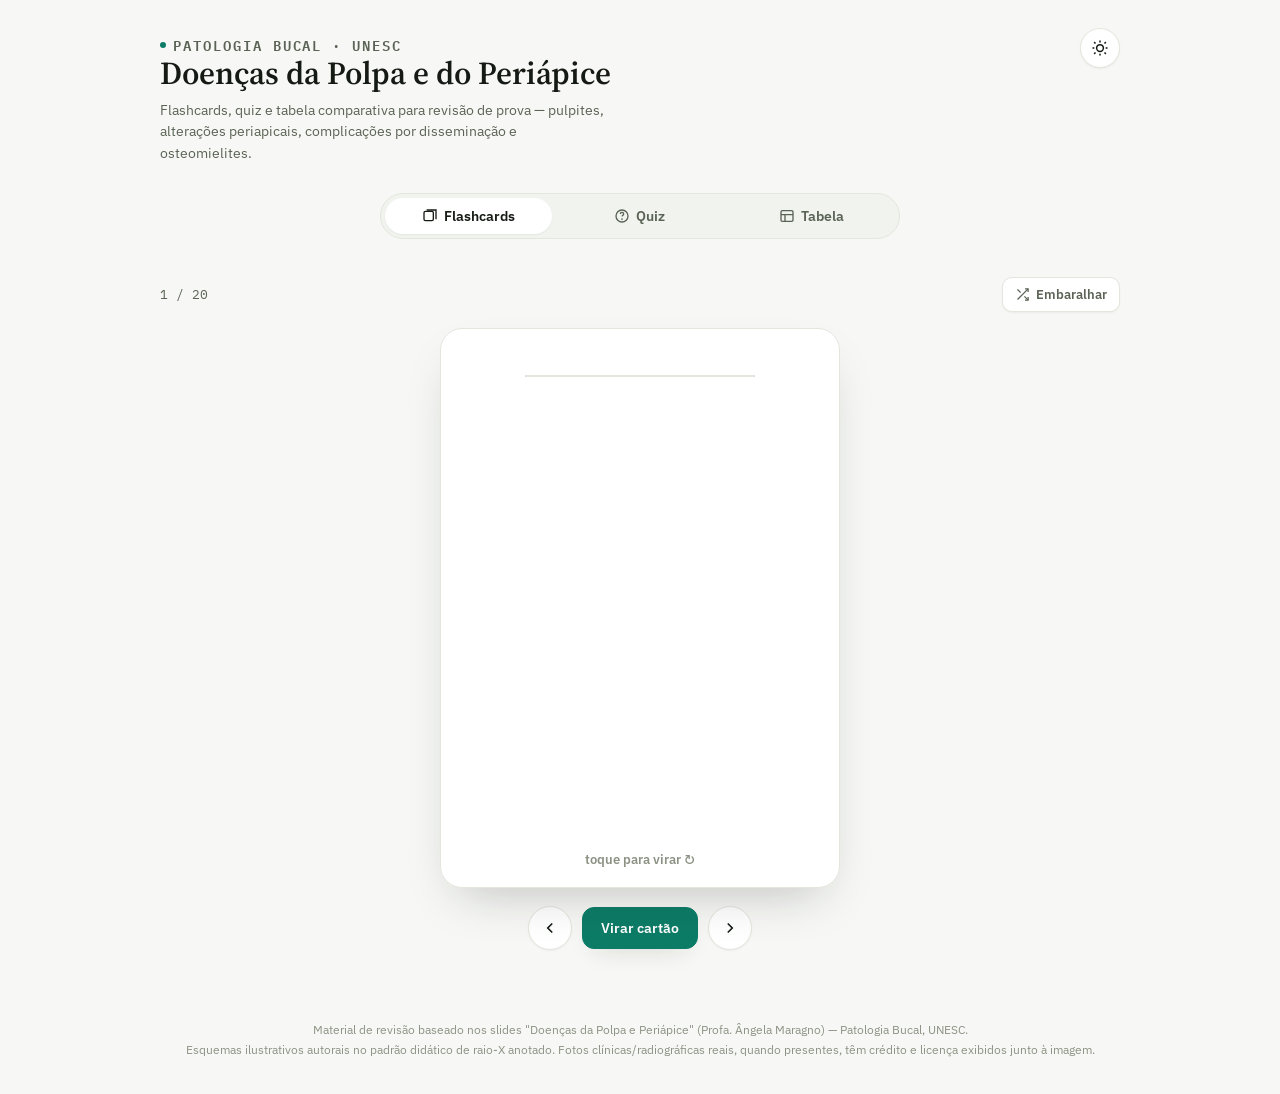
==== scripts/site_src/index.html @ 75fd12e5 "Aula" ====
<!doctype html>
<html lang="pt-BR">
<head>
<meta charset="utf-8">
<meta name="viewport" content="width=device-width, initial-scale=1">
<title>Patologia da Polpa — Guia de Revisão</title>
<meta name="description" content="Flashcards, quiz e tabela comparativa para revisão de Doenças da Polpa e Periápice — Patologia Bucal, UNESC.">
<meta name="theme-color" content="#0d7c67">
<link rel="preconnect" href="https://fonts.googleapis.com">
<link rel="preconnect" href="https://fonts.gstatic.com" crossorigin>
<link href="https://fonts.googleapis.com/css2?family=Source+Serif+4:opsz,wght@8..60,500;8..60,600;8..60,700&family=IBM+Plex+Sans:ital,wght@0,400;0,500;0,600;0,700;1,400&family=IBM+Plex+Mono:wght@500;600&display=swap" rel="stylesheet">
<link rel="stylesheet" href="./styles.css">
<link rel="icon" href="data:image/svg+xml,%3Csvg xmlns='http://www.w3.org/2000/svg' viewBox='0 0 100 100'%3E%3Ctext y='.9em' font-size='90'%3E%F0%9F%A6%B7%3C/text%3E%3C/svg%3E">
</head>
<body>
<div class="wrap">
  <header class="topbar">
    <div class="topbar-text">
      <p class="eyebrow"><span class="dot"></span>Patologia Bucal &middot; UNESC</p>
      <h1>Doenças da Polpa e do Periápice</h1>
      <p>Flashcards, quiz e tabela comparativa para revisão de prova — pulpites, alterações periapicais, complicações por disseminação e osteomielites.</p>
    </div>
    <button type="button" class="theme-toggle" id="themeToggle" aria-label="Alternar tema claro/escuro">
      <svg class="sun" viewBox="0 0 24 24" fill="none" stroke="currentColor" stroke-width="2"><circle cx="12" cy="12" r="4.5"/><path d="M12 2v2.5M12 19.5V22M4.2 4.2l1.8 1.8M18 18l1.8 1.8M2 12h2.5M19.5 12H22M4.2 19.8 6 18M18 6l1.8-1.8"/></svg>
      <svg class="moon" viewBox="0 0 24 24" fill="none" stroke="currentColor" stroke-width="2"><path d="M20 14.5A8.5 8.5 0 1 1 9.5 4a7 7 0 0 0 10.5 10.5Z"/></svg>
    </button>
  </header>

  <nav class="modebar" role="tablist" aria-label="Modo de estudo">
    <button type="button" data-mode="flashcards" class="active" role="tab" aria-selected="true">
      <svg viewBox="0 0 24 24" fill="none" stroke="currentColor" stroke-width="2"><rect x="3" y="5" width="14" height="14" rx="2"/><path d="M7 3h14v14"/></svg>
      Flashcards
    </button>
    <button type="button" data-mode="quiz" role="tab" aria-selected="false">
      <svg viewBox="0 0 24 24" fill="none" stroke="currentColor" stroke-width="2"><circle cx="12" cy="12" r="9"/><path d="M9.5 9a2.5 2.5 0 0 1 5 0c0 1.8-2.2 2-2.4 3.6"/><circle cx="12" cy="16.6" r=".4" fill="currentColor"/></svg>
      Quiz
    </button>
    <button type="button" data-mode="table" role="tab" aria-selected="false">
      <svg viewBox="0 0 24 24" fill="none" stroke="currentColor" stroke-width="2"><rect x="3" y="4" width="18" height="16" rx="2"/><path d="M3 10h18M9 10v10"/></svg>
      Tabela
    </button>
  </nav>

  <div class="filterbar" id="filterbar"></div>

  <main>
    <!-- FLASHCARDS -->
    <section class="view active" id="view-flashcards">
      <div class="deck-meta">
        <span class="deck-count" id="deckCount">1 / 20</span>
        <button type="button" class="iconbtn" id="shuffleBtn">
          <svg viewBox="0 0 24 24" fill="none" stroke="currentColor" stroke-width="2"><path d="M16 3h5v5"/><path d="M4 20 21 3"/><path d="M21 16v5h-5"/><path d="M15 15l6 6"/><path d="M4 4l5 5"/></svg>
          Embaralhar
        </button>
      </div>
      <div class="card-stage">
        <button type="button" class="flashcard" id="flashcard" data-flipped="false" aria-label="Cartão de estudo. Toque para ver a resposta.">
          <div class="flashcard-inner">
            <div class="face front">
              <span class="cat-tag" id="frontCat"></span>
              <div class="dg-frame" id="frontImg"></div>
              <p class="resumo" id="frontResumo"></p>
              <span class="hint">toque para virar ↻</span>
            </div>
            <div class="face back">
              <div class="back-head"><h3 id="backName"></h3></div>
              <div class="back-body" id="backBody"></div>
            </div>
          </div>
        </button>
      </div>
      <div class="deck-nav">
        <button type="button" class="btn round" id="prevBtn" aria-label="Cartão anterior">
          <svg viewBox="0 0 24 24" fill="none" stroke="currentColor" stroke-width="2.2"><path d="M15 18l-6-6 6-6"/></svg>
        </button>
        <button type="button" class="btn primary" id="flipBtn">Virar cartão</button>
        <button type="button" class="btn round" id="nextBtn" aria-label="Próximo cartão">
          <svg viewBox="0 0 24 24" fill="none" stroke="currentColor" stroke-width="2.2"><path d="M9 6l6 6-6 6"/></svg>
        </button>
      </div>
    </section>

    <!-- QUIZ -->
    <section class="view" id="view-quiz">
      <div id="quizActive">
        <div class="quiz-progress">
          <span class="score" id="quizCounter">1 / 35</span>
          <div class="bar"><span id="quizBar" style="width:0%"></span></div>
          <span class="score" id="quizScore">Acertos: 0</span>
        </div>
        <div class="quiz-card">
          <div class="quiz-media" id="quizMedia" hidden></div>
          <p class="quiz-prompt" id="quizPrompt"></p>
          <div class="quiz-options" id="quizOptions"></div>
          <div class="quiz-feedback" id="quizFeedback" hidden></div>
          <div class="quiz-foot">
            <button type="button" class="btn primary" id="quizNext" hidden>Próxima pergunta →</button>
          </div>
        </div>
      </div>
      <div class="quiz-end" id="quizEnd" hidden>
        <p class="eyebrow" style="justify-content:center">Resultado</p>
        <div class="big" id="quizFinalScore">0/0</div>
        <p id="quizFinalMsg" style="color:var(--ink-soft); margin:6px 0 20px;"></p>
        <button type="button" class="btn primary" id="quizRestart">Refazer questões</button>
      </div>
    </section>

    <!-- TABLE -->
    <section class="view" id="view-table">
      <div class="table-toolbar">
        <input type="search" class="search" id="tableSearch" placeholder="Buscar por doença, sintoma, causa…" aria-label="Buscar na tabela">
      </div>
      <div class="table-scroll">
        <table id="dataTable">
          <thead>
            <tr>
              <th></th><th>Doença</th><th>Aparência clínica</th><th>Localização</th><th>Causa</th><th>Tratamento</th>
            </tr>
          </thead>
          <tbody id="tableBody"></tbody>
        </table>
      </div>
    </section>
  </main>

  <footer>
    Material de revisão baseado nos slides "Doenças da Polpa e Periápice" (Profa. Ângela Maragno) — Patologia Bucal, UNESC.<br>
    Esquemas ilustrativos autorais no padrão didático de raio-X anotado. Fotos clínicas/radiográficas reais, quando presentes, têm crédito e licença exibidos junto à imagem.
  </footer>
</div>

<script src="./data.js"></script>
<script src="./app.js"></script>
</body>
</html>
---- scripts/site_src/styles.css ----
:root{
  --bg:#f7f8f5;
  --surface:#ffffff;
  --surface-2:#f1f3ee;
  --surface-3:#e7eae2;
  --line:#e3e6dd;
  --line-strong:#d2d7c9;
  --ink:#151a14;
  --ink-soft:#5a6355;
  --ink-faint:#8c9284;
  --accent:#0d7c67;
  --accent-ink:#ffffff;
  --accent-soft:#e2f3ee;
  --danger:#b23a2b;
  --danger-soft:#fbe9e4;
  --gold:#8a6a1c;
  --gold-soft:#f8f0da;
  --plum:#7a2f42;
  --plum-soft:#f6e6ea;
  --blue:#2f5578;
  --blue-soft:#e7edf4;
  --shadow-sm:0 1px 2px rgba(20,25,18,.05);
  --shadow-md:0 10px 26px -12px rgba(20,25,18,.18);
  --shadow-lg:0 22px 50px -20px rgba(20,25,18,.26);
  --radius-lg:22px;
  --radius-md:14px;
  --radius-sm:10px;
  --serif:"Source Serif 4",Georgia,"Times New Roman",serif;
  --sans:"IBM Plex Sans",-apple-system,BlinkMacSystemFont,"Segoe UI",sans-serif;
  --mono:"IBM Plex Mono",ui-monospace,"SF Mono",Consolas,monospace;
}
@media (prefers-color-scheme: dark){
  :root:not([data-theme="light"]){
    --bg:#0f1512; --surface:#161d19; --surface-2:#1d2521; --surface-3:#252e29;
    --line:#2a332d; --line-strong:#374139; --ink:#edf1ea; --ink-soft:#a9b3a4; --ink-faint:#768073;
    --accent:#3fbf9f; --accent-ink:#06251e; --accent-soft:#163832;
    --danger:#e08a78; --danger-soft:#3a2622; --gold:#d8b566; --gold-soft:#3a3120;
    --plum:#e29aa8; --plum-soft:#3a252b; --blue:#93b7dc; --blue-soft:#20303f;
    --shadow-sm:0 1px 2px rgba(0,0,0,.35); --shadow-md:0 12px 28px -12px rgba(0,0,0,.55);
    --shadow-lg:0 26px 60px -22px rgba(0,0,0,.65);
  }
}
:root[data-theme="dark"]{
  --bg:#0f1512; --surface:#161d19; --surface-2:#1d2521; --surface-3:#252e29;
  --line:#2a332d; --line-strong:#374139; --ink:#edf1ea; --ink-soft:#a9b3a4; --ink-faint:#768073;
  --accent:#3fbf9f; --accent-ink:#06251e; --accent-soft:#163832;
  --danger:#e08a78; --danger-soft:#3a2622; --gold:#d8b566; --gold-soft:#3a3120;
  --plum:#e29aa8; --plum-soft:#3a252b; --blue:#93b7dc; --blue-soft:#20303f;
  --shadow-sm:0 1px 2px rgba(0,0,0,.35); --shadow-md:0 12px 28px -12px rgba(0,0,0,.55);
  --shadow-lg:0 26px 60px -22px rgba(0,0,0,.65);
}

*{box-sizing:border-box;}
html,body{height:auto;}
body{
  margin:0; background:var(--bg); color:var(--ink); font-family:var(--sans);
  -webkit-font-smoothing:antialiased; padding-inline:16px;
}
h1,h2,h3{font-family:var(--serif); font-weight:600; text-wrap:balance; margin:0;}
.wrap{max-width:960px; margin-inline:auto;}
button{font:inherit; color:inherit;}
img{max-width:100%;}
::selection{background:var(--accent); color:var(--accent-ink);}
:focus-visible{outline:2px solid var(--accent); outline-offset:2px; border-radius:6px;}
a{color:var(--accent);}

/* ---------- topbar ---------- */
.topbar{
  display:flex; align-items:flex-start; justify-content:space-between; gap:16px;
  padding-block:26px 6px;
}
.topbar-text{flex:1; min-width:0;}
.eyebrow{
  font-family:var(--mono); font-size:11px; letter-spacing:.14em; text-transform:uppercase;
  color:var(--accent); font-weight:600; margin:0 0 6px; display:flex; align-items:center; gap:7px;
}
.eyebrow .dot{width:6px; height:6px; border-radius:50%; background:var(--accent);}
.topbar h1{font-size:clamp(24px,4.6vw,32px); line-height:1.12;}
.topbar p{margin:8px 0 0; color:var(--ink-soft); font-size:14px; max-width:56ch; line-height:1.55;}
.theme-toggle{
  flex:none; width:40px; height:40px; border-radius:50%; border:1px solid var(--line);
  background:var(--surface); box-shadow:var(--shadow-sm); cursor:pointer;
  display:flex; align-items:center; justify-content:center; margin-top:2px;
}
.theme-toggle svg{width:18px; height:18px;}
.theme-toggle .moon{display:none;}
:root[data-theme="dark"] .theme-toggle .sun{display:none;}
:root[data-theme="dark"] .theme-toggle .moon{display:block;}
@media (prefers-color-scheme: dark){
  :root:not([data-theme="light"]) .theme-toggle .sun{display:none;}
  :root:not([data-theme="light"]) .theme-toggle .moon{display:block;}
}

/* ---------- mode tabs ---------- */
.modebar{
  display:flex; gap:4px; background:var(--surface-2); border:1px solid var(--line);
  border-radius:999px; padding:4px; max-width:520px; margin:22px auto 16px;
}
.modebar button{
  flex:1; border:none; background:transparent; padding:9px 10px; border-radius:999px;
  font-weight:600; font-size:14px; color:var(--ink-soft); cursor:pointer;
  display:flex; align-items:center; justify-content:center; gap:6px;
  transition:background .15s ease, color .15s ease;
}
.modebar button svg{width:16px; height:16px; flex:none;}
.modebar button.active{background:var(--surface); color:var(--ink); box-shadow:var(--shadow-sm);}
.modebar button:hover:not(.active){color:var(--ink);}

/* ---------- category chips ---------- */
.filterbar{
  display:flex; gap:8px; overflow-x:auto; padding:2px 2px 16px; margin-bottom:4px;
  scrollbar-width:thin;
}
.chip{
  flex:none; border:1px solid var(--line); background:var(--surface); color:var(--ink-soft);
  padding:7px 14px; border-radius:999px; font-size:13px; font-weight:600; cursor:pointer;
  white-space:nowrap; transition:.15s ease; box-shadow:var(--shadow-sm);
}
.chip[data-active="true"]{background:var(--ink); color:var(--bg); border-color:var(--ink); box-shadow:none;}
.chip .n{font-family:var(--mono); font-weight:500; opacity:.65; margin-left:5px;}

main{padding-bottom:60px;}
.view{display:none;}
.view.active{display:block;}

/* ================= FLASHCARDS ================= */
.deck-meta{display:flex; align-items:center; justify-content:space-between; margin-bottom:16px; gap:10px;}
.deck-count{font-family:var(--mono); font-size:13px; color:var(--ink-soft);}
.iconbtn{
  border:1px solid var(--line); background:var(--surface); border-radius:10px; padding:8px 12px;
  cursor:pointer; font-size:13px; font-weight:600; display:flex; align-items:center; gap:6px;
  color:var(--ink-soft); box-shadow:var(--shadow-sm);
}
.iconbtn:hover{color:var(--ink); border-color:var(--line-strong);}
.iconbtn svg{width:15px; height:15px;}

.card-stage{perspective:1700px; margin-inline:auto; max-width:400px;}
.flashcard{
  width:100%; aspect-ratio:5/7; background:none; border:none; padding:0; cursor:pointer; display:block;
}
.flashcard-inner{
  position:relative; width:100%; height:100%; transition:transform .55s cubic-bezier(.2,.8,.2,1);
  transform-style:preserve-3d;
}
.flashcard[data-flipped="true"] .flashcard-inner{transform:rotateY(180deg);}
.face{
  position:absolute; inset:0; backface-visibility:hidden; border-radius:var(--radius-lg);
  border:1px solid var(--line); background:var(--surface); box-shadow:var(--shadow-lg);
  display:flex; flex-direction:column; text-align:left; overflow:hidden;
}
.face.back{transform:rotateY(180deg); overflow-y:auto;}
.face.front{align-items:center; justify-content:center; padding:24px 22px 20px; gap:14px;}
.cat-tag{
  font-family:var(--mono); font-size:10.5px; letter-spacing:.08em; text-transform:uppercase;
  font-weight:600; padding:4px 10px; border-radius:999px;
}
.dg-frame{
  width:80%; max-width:230px; border-radius:16px; overflow:hidden; border:1px solid var(--line);
  box-shadow:var(--shadow-md); background:#0b1220;
}
.dg-frame img,.dg-frame svg{display:block; width:100%; height:auto;}
.dg-frame.photo{background:var(--surface-2); aspect-ratio:4/3;}
.dg-frame.photo img{width:100%; height:100%; object-fit:cover;}
.front .hint{color:var(--ink-faint); font-size:12.5px; font-weight:600; margin-top:auto;}
.front .resumo{color:var(--ink-soft); font-size:13.5px; text-align:center; max-width:32ch;}

.face.back .back-head{padding:18px 22px 12px; border-bottom:1px solid var(--line); flex:none;}
.face.back .back-head h3{font-size:19px; line-height:1.2;}
.face.back .back-body{padding:14px 22px 20px; display:flex; flex-direction:column; gap:12px;}
.bk{display:flex; flex-direction:column; gap:3px;}
.bk .lbl{
  font-family:var(--mono); font-size:10.5px; text-transform:uppercase; letter-spacing:.08em;
  color:var(--accent); font-weight:600;
}
.bk p{margin:0; font-size:13.3px; line-height:1.5; color:var(--ink);}

.deck-nav{display:flex; align-items:center; justify-content:center; gap:10px; margin-top:18px;}
.btn{
  border-radius:12px; padding:11px 18px; font-weight:600; font-size:14px; cursor:pointer;
  border:1px solid var(--line); background:var(--surface); color:var(--ink); box-shadow:var(--shadow-sm);
}
.btn:hover{border-color:var(--line-strong);}
.btn.primary{background:var(--accent); border-color:var(--accent); color:var(--accent-ink); box-shadow:var(--shadow-md);}
.btn.primary:hover{filter:brightness(1.05);}
.btn.ghost{background:transparent; box-shadow:none;}
.btn:disabled{opacity:.4; cursor:not-allowed;}
.btn.round{border-radius:50%; width:44px; height:44px; padding:0; display:flex; align-items:center; justify-content:center;}
.btn.round svg{width:18px; height:18px;}

/* ================= QUIZ ================= */
.quiz-progress{display:flex; align-items:center; gap:12px; margin-bottom:18px;}
.bar{flex:1; height:7px; border-radius:99px; background:var(--surface-3); overflow:hidden;}
.bar > span{display:block; height:100%; background:var(--accent); border-radius:99px; transition:width .3s ease;}
.score{font-family:var(--mono); font-size:12.5px; color:var(--ink-soft); white-space:nowrap;}
.quiz-card{
  background:var(--surface); border:1px solid var(--line); border-radius:var(--radius-lg);
  box-shadow:var(--shadow-lg); padding:24px; max-width:620px; margin-inline:auto;
}
.quiz-media{display:flex; justify-content:center; margin-bottom:18px;}
.quiz-media .dg-frame{width:170px;}
.quiz-media .dg-frame.photo{width:100%; max-width:320px;}
.quiz-prompt{font-size:16.5px; line-height:1.45; margin:0 0 18px; font-weight:500;}
.quiz-options{display:grid; grid-template-columns:1fr 1fr; gap:10px;}
.qopt{
  text-align:left; border:1.5px solid var(--line); background:var(--surface-2); border-radius:12px;
  padding:12px 14px; cursor:pointer; font-size:13.6px; line-height:1.4; display:flex; gap:10px;
  align-items:flex-start;
}
.qopt .k{font-family:var(--mono); font-weight:700; color:var(--ink-faint); flex:none;}
.qopt:hover:not([disabled]){border-color:var(--accent);}
.qopt[data-state="correct"]{background:var(--accent-soft); border-color:var(--accent); color:var(--ink);}
.qopt[data-state="wrong"]{background:var(--danger-soft); border-color:var(--danger); color:var(--ink);}
.qopt[disabled]{cursor:default;}
.quiz-feedback{
  margin-top:16px; padding:14px 16px; border-radius:12px; font-size:13.6px; line-height:1.55;
  background:var(--surface-2); border:1px solid var(--line);
}
.quiz-feedback b{font-family:var(--serif);}
.quiz-feedback.ok{background:var(--accent-soft);}
.quiz-feedback.bad{background:var(--danger-soft);}
.quiz-foot{display:flex; justify-content:flex-end; margin-top:16px;}
.quiz-end{
  background:var(--surface); border:1px solid var(--line); border-radius:var(--radius-lg);
  box-shadow:var(--shadow-lg); padding:36px 24px; text-align:center; max-width:480px; margin-inline:auto;
}
.quiz-end .big{font-family:var(--serif); font-size:46px; color:var(--accent);}

/* ================= TABLE ================= */
.table-toolbar{display:flex; margin-bottom:12px;}
.search{
  width:100%; padding:11px 14px; border-radius:12px; border:1px solid var(--line);
  background:var(--surface); color:var(--ink); font-size:14px; box-shadow:var(--shadow-sm);
}
.table-scroll{overflow-x:auto; border:1px solid var(--line); border-radius:var(--radius-md); background:var(--surface); box-shadow:var(--shadow-sm);}
table{border-collapse:collapse; width:100%; min-width:820px; font-size:13px;}
thead th{
  text-align:left; font-family:var(--mono); font-size:10.6px; text-transform:uppercase; letter-spacing:.06em;
  color:var(--ink-soft); background:var(--surface-2); padding:11px 14px; border-bottom:1px solid var(--line);
  position:sticky; top:0;
}
tbody td{padding:12px 14px; border-bottom:1px solid var(--line); vertical-align:top; line-height:1.45;}
tbody tr:last-child td{border-bottom:none;}
tbody tr:hover{background:var(--surface-2);}
td.name{font-weight:700; white-space:nowrap;}
td.cat-dot{width:10px; padding-right:0;}
.dot{width:9px; height:9px; border-radius:50%; display:inline-block;}
.empty-msg{padding:40px 20px; text-align:center; color:var(--ink-faint); font-size:14px;}

footer{max-width:960px; margin:10px auto 34px; text-align:center; color:var(--ink-faint); font-size:12px; line-height:1.7;}
footer a{color:var(--ink-faint); text-decoration:underline;}

@media (max-width:520px){
  .quiz-options{grid-template-columns:1fr;}
  .card-stage{max-width:340px;}
  .topbar{flex-direction:column;}
}
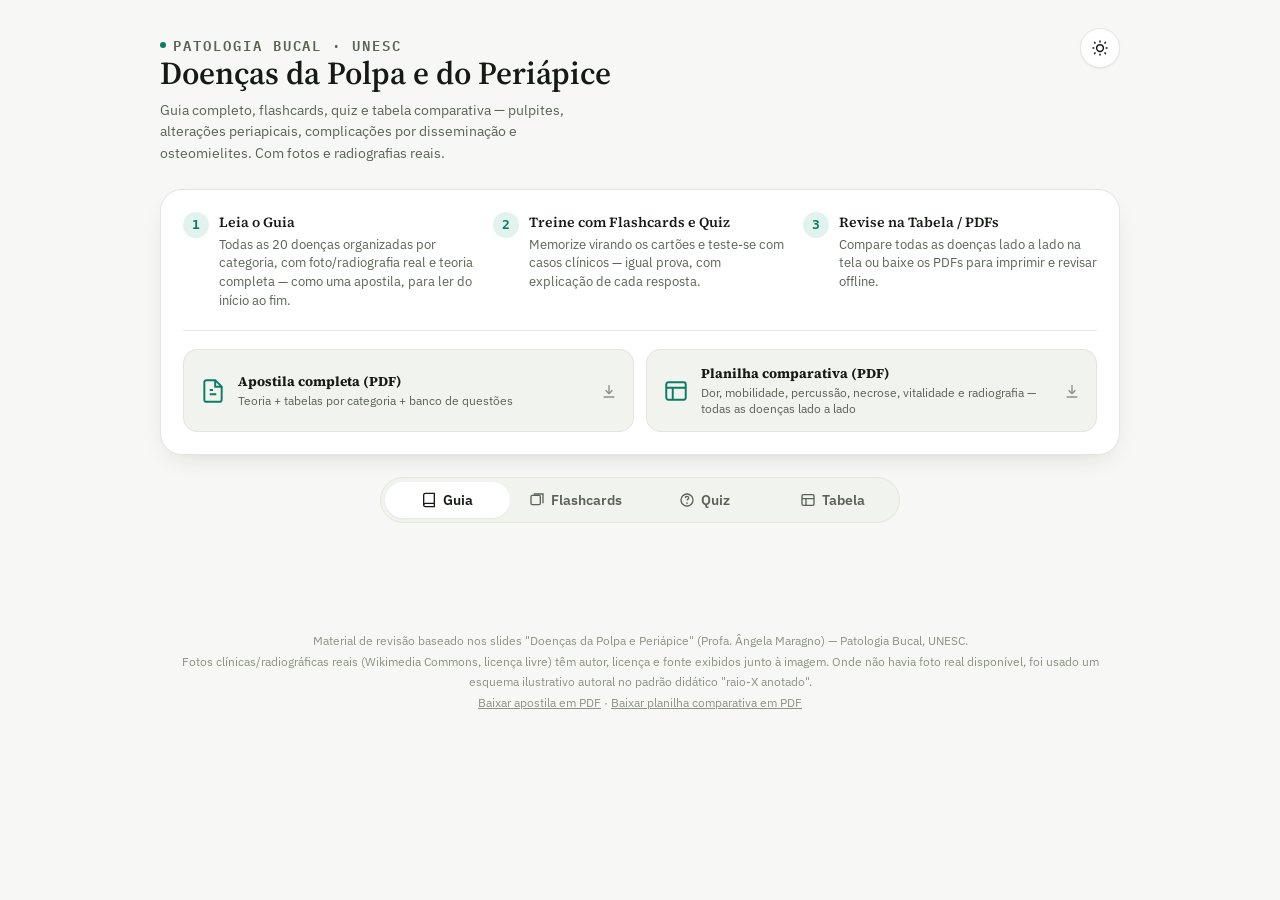
==== commit e52eabfe: "Guia completo (apostila), planilha comparativa em PDF e mais fotos reais - Novo modo "Guia" no site:" ====
--- a/scripts/site_src/index.html
+++ b/scripts/site_src/index.html
@@ -4,7 +4,7 @@
 <meta charset="utf-8">
 <meta name="viewport" content="width=device-width, initial-scale=1">
 <title>Patologia da Polpa — Guia de Revisão</title>
-<meta name="description" content="Flashcards, quiz e tabela comparativa para revisão de Doenças da Polpa e Periápice — Patologia Bucal, UNESC.">
+<meta name="description" content="Guia completo, flashcards, quiz e tabela comparativa (+ PDFs para baixar) para revisão de Doenças da Polpa e Periápice — Patologia Bucal, UNESC.">
 <meta name="theme-color" content="#0d7c67">
 <link rel="preconnect" href="https://fonts.googleapis.com">
 <link rel="preconnect" href="https://fonts.gstatic.com" crossorigin>
@@ -18,7 +18,7 @@
     <div class="topbar-text">
       <p class="eyebrow"><span class="dot"></span>Patologia Bucal &middot; UNESC</p>
       <h1>Doenças da Polpa e do Periápice</h1>
-      <p>Flashcards, quiz e tabela comparativa para revisão de prova — pulpites, alterações periapicais, complicações por disseminação e osteomielites.</p>
+      <p>Guia completo, flashcards, quiz e tabela comparativa — pulpites, alterações periapicais, complicações por disseminação e osteomielites. Com fotos e radiografias reais.</p>
     </div>
     <button type="button" class="theme-toggle" id="themeToggle" aria-label="Alternar tema claro/escuro">
       <svg class="sun" viewBox="0 0 24 24" fill="none" stroke="currentColor" stroke-width="2"><circle cx="12" cy="12" r="4.5"/><path d="M12 2v2.5M12 19.5V22M4.2 4.2l1.8 1.8M18 18l1.8 1.8M2 12h2.5M19.5 12H22M4.2 19.8 6 18M18 6l1.8-1.8"/></svg>
@@ -26,8 +26,56 @@
     </button>
   </header>
 
+  <section class="hero">
+    <div class="hero-steps">
+      <div class="hero-step">
+        <span class="hero-step-n">1</span>
+        <div>
+          <h3>Leia o Guia</h3>
+          <p>Todas as 20 doenças organizadas por categoria, com foto/radiografia real e teoria completa — como uma apostila, para ler do início ao fim.</p>
+        </div>
+      </div>
+      <div class="hero-step">
+        <span class="hero-step-n">2</span>
+        <div>
+          <h3>Treine com Flashcards e Quiz</h3>
+          <p>Memorize virando os cartões e teste-se com casos clínicos — igual prova, com explicação de cada resposta.</p>
+        </div>
+      </div>
+      <div class="hero-step">
+        <span class="hero-step-n">3</span>
+        <div>
+          <h3>Revise na Tabela / PDFs</h3>
+          <p>Compare todas as doenças lado a lado na tela ou baixe os PDFs para imprimir e revisar offline.</p>
+        </div>
+      </div>
+    </div>
+    <div class="hero-downloads">
+      <a class="dl-card" href="./Guia_Revisao_Doencas_Polpa_Periapice.pdf" download>
+        <svg viewBox="0 0 24 24" fill="none" stroke="currentColor" stroke-width="1.8"><path d="M14 2H6a2 2 0 0 0-2 2v16a2 2 0 0 0 2 2h12a2 2 0 0 0 2-2V8Z"/><path d="M14 2v6h6"/><path d="M9 15h6M9 11h3"/></svg>
+        <span>
+          <b>Apostila completa (PDF)</b>
+          <small>Teoria + tabelas por categoria + banco de questões</small>
+        </span>
+        <svg class="dl-ico" viewBox="0 0 24 24" fill="none" stroke="currentColor" stroke-width="2"><path d="M12 3v13m0 0-5-5m5 5 5-5M4 21h16"/></svg>
+      </a>
+      <a class="dl-card" href="./Planilha_Comparativa_Patologias.pdf" download>
+        <svg viewBox="0 0 24 24" fill="none" stroke="currentColor" stroke-width="1.8"><rect x="3" y="4" width="18" height="16" rx="2"/><path d="M3 9h18M9 9v11"/></svg>
+        <span>
+          <b>Planilha comparativa (PDF)</b>
+          <small>Dor, mobilidade, percussão, necrose, vitalidade e radiografia — todas as doenças lado a lado</small>
+        </span>
+        <svg class="dl-ico" viewBox="0 0 24 24" fill="none" stroke="currentColor" stroke-width="2"><path d="M12 3v13m0 0-5-5m5 5 5-5M4 21h16"/></svg>
+      </a>
+    </div>
+  </section>
+
   <nav class="modebar" role="tablist" aria-label="Modo de estudo">
-    <button type="button" data-mode="flashcards" class="active" role="tab" aria-selected="true">
+    <button type="button" data-mode="guide" class="active" role="tab" aria-selected="true">
+      <svg viewBox="0 0 24 24" fill="none" stroke="currentColor" stroke-width="2"><path d="M4 19.5A2.5 2.5 0 0 1 6.5 17H20"/><path d="M6.5 2H20v20H6.5A2.5 2.5 0 0 1 4 19.5v-15A2.5 2.5 0 0 1 6.5 2Z"/></svg>
+      Guia
+    </button>
+    <button type="button" data-mode="flashcards" role="tab" aria-selected="false">
       <svg viewBox="0 0 24 24" fill="none" stroke="currentColor" stroke-width="2"><rect x="3" y="5" width="14" height="14" rx="2"/><path d="M7 3h14v14"/></svg>
       Flashcards
     </button>
@@ -44,8 +92,13 @@
   <div class="filterbar" id="filterbar"></div>
 
   <main>
+    <!-- GUIDE (apostila) -->
+    <section class="view active" id="view-guide">
+      <div id="guideList"></div>
+    </section>
+
     <!-- FLASHCARDS -->
-    <section class="view active" id="view-flashcards">
+    <section class="view" id="view-flashcards">
       <div class="deck-meta">
         <span class="deck-count" id="deckCount">1 / 20</span>
         <button type="button" class="iconbtn" id="shuffleBtn">
@@ -115,7 +168,7 @@
         <table id="dataTable">
           <thead>
             <tr>
-              <th></th><th>Doença</th><th>Aparência clínica</th><th>Localização</th><th>Causa</th><th>Tratamento</th>
+              <th></th><th>Doença</th><th>Dor / sintoma</th><th>Mobilidade</th><th>Percussão</th><th>Necrose</th><th>Vitalidade</th><th>Radiografia</th><th>Tratamento</th>
             </tr>
           </thead>
           <tbody id="tableBody"></tbody>
@@ -126,7 +179,8 @@
 
   <footer>
     Material de revisão baseado nos slides "Doenças da Polpa e Periápice" (Profa. Ângela Maragno) — Patologia Bucal, UNESC.<br>
-    Esquemas ilustrativos autorais no padrão didático de raio-X anotado. Fotos clínicas/radiográficas reais, quando presentes, têm crédito e licença exibidos junto à imagem.
+    Fotos clínicas/radiográficas reais (Wikimedia Commons, licença livre) têm autor, licença e fonte exibidos junto à imagem. Onde não havia foto real disponível, foi usado um esquema ilustrativo autoral no padrão didático "raio-X anotado".<br>
+    <a href="./Guia_Revisao_Doencas_Polpa_Periapice.pdf" download>Baixar apostila em PDF</a> &middot; <a href="./Planilha_Comparativa_Patologias.pdf" download>Baixar planilha comparativa em PDF</a>
   </footer>
 </div>
 
--- a/scripts/site_src/styles.css
+++ b/scripts/site_src/styles.css
@@ -91,6 +91,36 @@
   :root:not([data-theme="light"]) .theme-toggle .moon{display:block;}
 }
 
+/* ---------- hero ---------- */
+.hero{
+  background:var(--surface); border:1px solid var(--line); border-radius:var(--radius-lg);
+  box-shadow:var(--shadow-md); padding:22px; margin:18px 0 6px; display:flex; flex-direction:column; gap:20px;
+}
+.hero-steps{display:grid; grid-template-columns:repeat(3,1fr); gap:16px;}
+.hero-step{display:flex; gap:10px; align-items:flex-start;}
+.hero-step-n{
+  flex:none; width:26px; height:26px; border-radius:50%; background:var(--accent-soft); color:var(--accent);
+  font-family:var(--mono); font-weight:700; font-size:13px; display:flex; align-items:center; justify-content:center;
+}
+.hero-step h3{font-size:14px; margin:0 0 3px;}
+.hero-step p{margin:0; font-size:12.6px; line-height:1.5; color:var(--ink-soft);}
+.hero-downloads{display:grid; grid-template-columns:1fr 1fr; gap:12px; border-top:1px solid var(--line); padding-top:18px;}
+.dl-card{
+  display:flex; align-items:center; gap:12px; padding:14px 16px; border-radius:var(--radius-md);
+  border:1.5px solid var(--line); background:var(--surface-2); text-decoration:none; color:var(--ink);
+  transition:border-color .15s ease, background .15s ease;
+}
+.dl-card:hover{border-color:var(--accent); background:var(--accent-soft);}
+.dl-card > svg:first-child{flex:none; width:26px; height:26px; color:var(--accent);}
+.dl-card span{display:flex; flex-direction:column; gap:2px; flex:1; min-width:0;}
+.dl-card b{font-size:13.5px; font-family:var(--serif);}
+.dl-card small{font-size:11.5px; color:var(--ink-soft); line-height:1.4;}
+.dl-ico{flex:none; width:16px; height:16px; color:var(--ink-faint);}
+@media (max-width:720px){
+  .hero-steps{grid-template-columns:1fr;}
+  .hero-downloads{grid-template-columns:1fr;}
+}
+
 /* ---------- mode tabs ---------- */
 .modebar{
   display:flex; gap:4px; background:var(--surface-2); border:1px solid var(--line);
@@ -186,6 +216,27 @@
 .btn:disabled{opacity:.4; cursor:not-allowed;}
 .btn.round{border-radius:50%; width:44px; height:44px; padding:0; display:flex; align-items:center; justify-content:center;}
 .btn.round svg{width:18px; height:18px;}
+
+/* ================= GUIDE (apostila) ================= */
+.guide-cat{
+  font-size:20px; margin:34px 0 14px; padding-bottom:8px; border-bottom:2px solid currentColor;
+}
+.guide-cat:first-child{margin-top:4px;}
+.guide-card{
+  display:grid; grid-template-columns:220px 1fr; gap:22px; background:var(--surface);
+  border:1px solid var(--line); border-radius:var(--radius-lg); box-shadow:var(--shadow-sm);
+  padding:22px; margin-bottom:18px;
+}
+.guide-media{display:flex; flex-direction:column;}
+.guide-media .dg-frame{width:100%; background:#0b1220;}
+.guide-media .dg-frame.photo{aspect-ratio:4/3; background:var(--surface-2);}
+.guide-content h3{font-size:19px; margin-bottom:4px;}
+.guide-content .bk{margin-bottom:2px;}
+.guide-content{display:flex; flex-direction:column; gap:10px;}
+@media (max-width:680px){
+  .guide-card{grid-template-columns:1fr; padding:18px;}
+  .guide-media{max-width:280px; margin-inline:auto;}
+}
 
 /* ================= QUIZ ================= */
 .quiz-progress{display:flex; align-items:center; gap:12px; margin-bottom:18px;}
@@ -232,7 +283,7 @@
   background:var(--surface); color:var(--ink); font-size:14px; box-shadow:var(--shadow-sm);
 }
 .table-scroll{overflow-x:auto; border:1px solid var(--line); border-radius:var(--radius-md); background:var(--surface); box-shadow:var(--shadow-sm);}
-table{border-collapse:collapse; width:100%; min-width:820px; font-size:13px;}
+table{border-collapse:collapse; width:100%; min-width:980px; font-size:12.4px;}
 thead th{
   text-align:left; font-family:var(--mono); font-size:10.6px; text-transform:uppercase; letter-spacing:.06em;
   color:var(--ink-soft); background:var(--surface-2); padding:11px 14px; border-bottom:1px solid var(--line);
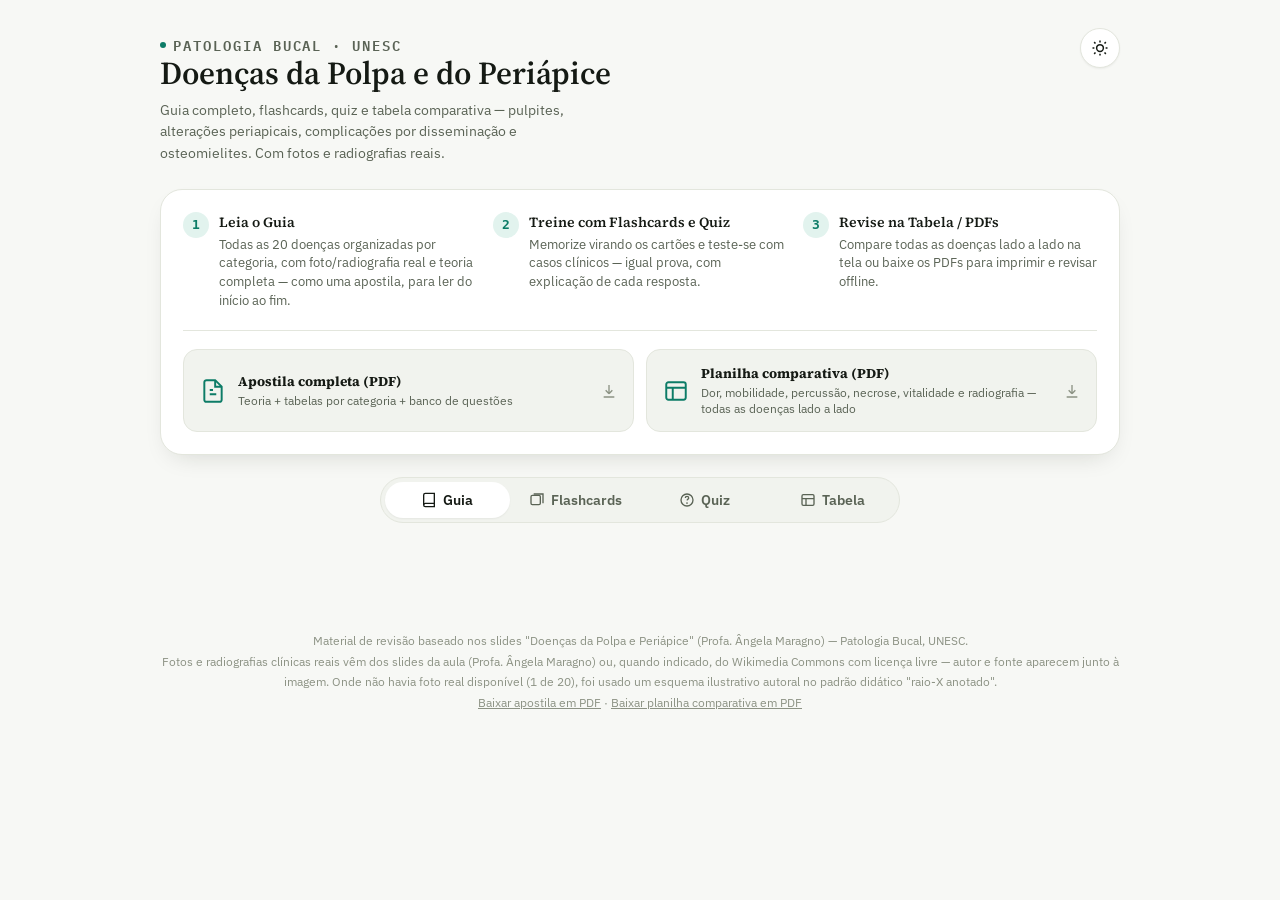
==== commit cac277dc: "Mescla modo Guia/planilha comparativa (sessão paralela) com fotos reais dos slides - Integra o novo " ====
--- a/scripts/site_src/index.html
+++ b/scripts/site_src/index.html
@@ -179,7 +179,7 @@
 
   <footer>
     Material de revisão baseado nos slides "Doenças da Polpa e Periápice" (Profa. Ângela Maragno) — Patologia Bucal, UNESC.<br>
-    Fotos clínicas/radiográficas reais (Wikimedia Commons, licença livre) têm autor, licença e fonte exibidos junto à imagem. Onde não havia foto real disponível, foi usado um esquema ilustrativo autoral no padrão didático "raio-X anotado".<br>
+    Fotos e radiografias clínicas reais vêm dos slides da aula (Profa. Ângela Maragno) ou, quando indicado, do Wikimedia Commons com licença livre — autor e fonte aparecem junto à imagem. Onde não havia foto real disponível (1 de 20), foi usado um esquema ilustrativo autoral no padrão didático "raio-X anotado".<br>
     <a href="./Guia_Revisao_Doencas_Polpa_Periapice.pdf" download>Baixar apostila em PDF</a> &middot; <a href="./Planilha_Comparativa_Patologias.pdf" download>Baixar planilha comparativa em PDF</a>
   </footer>
 </div>
